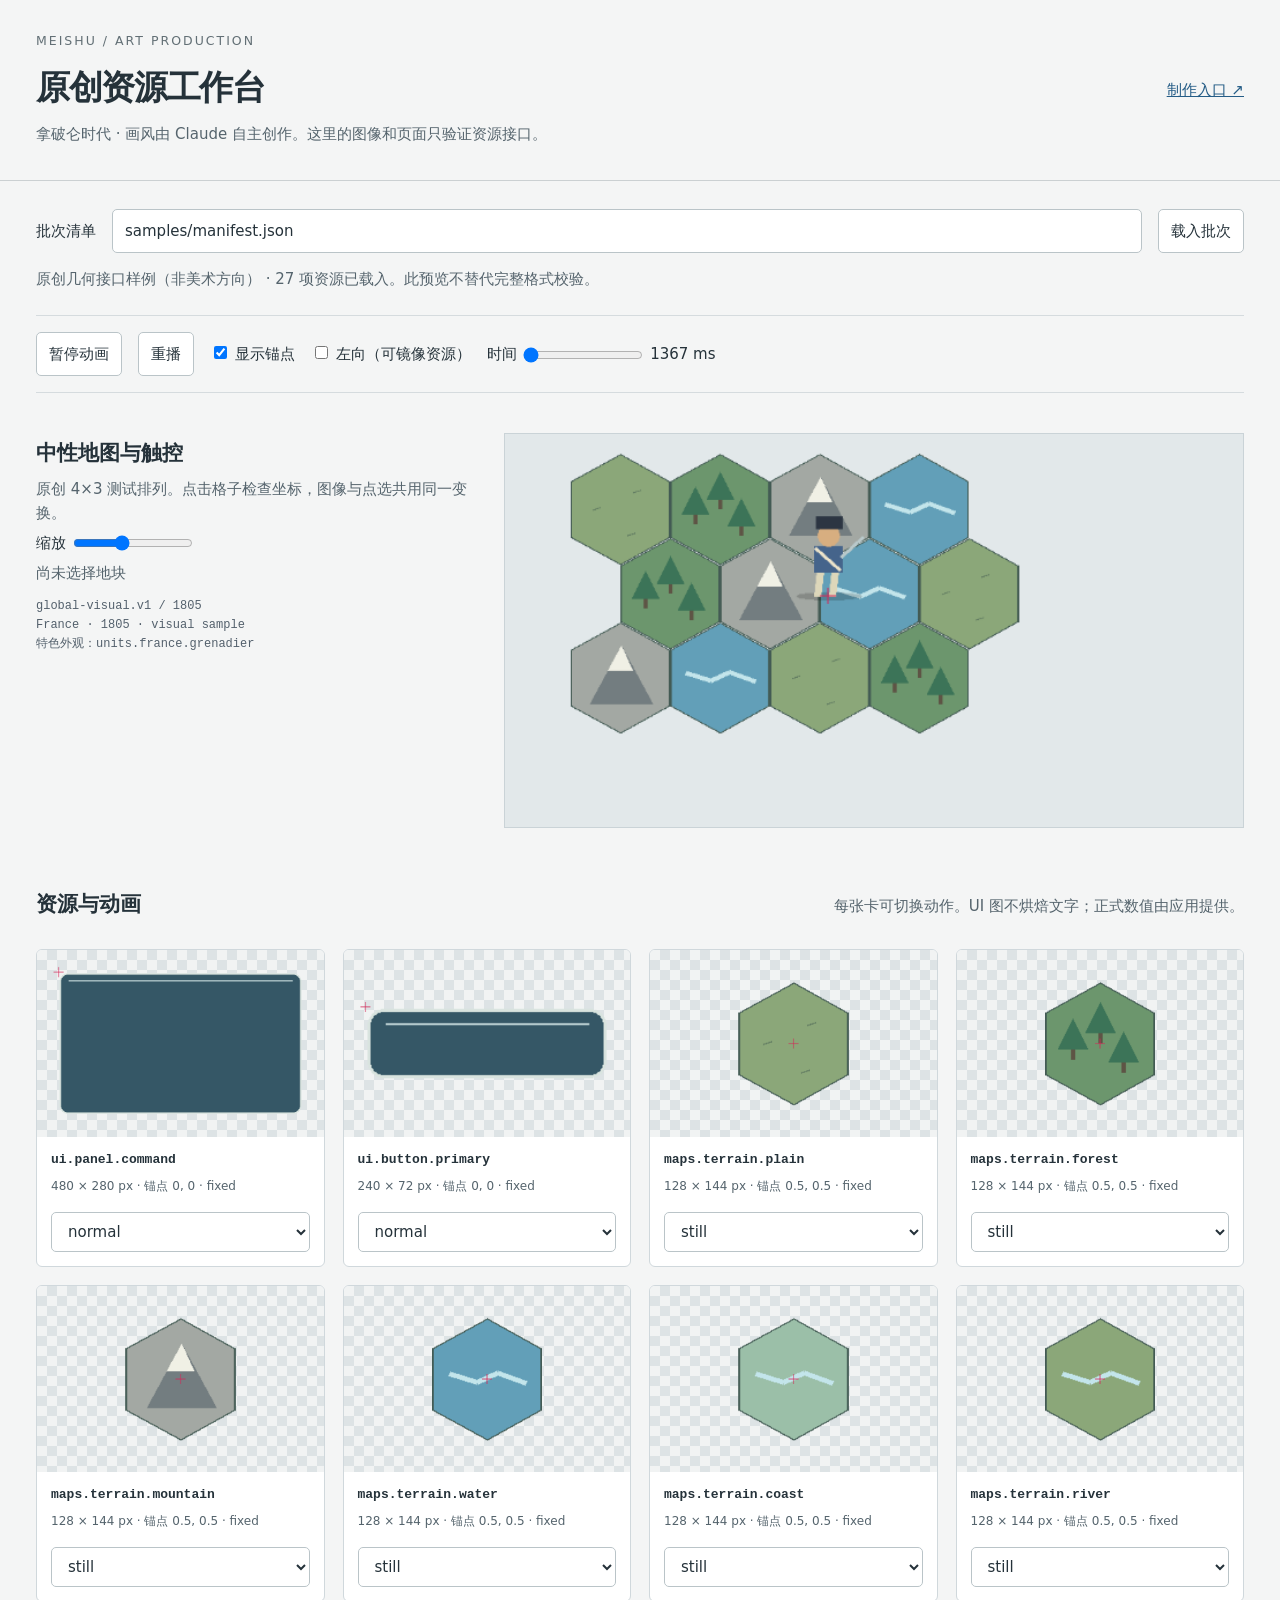
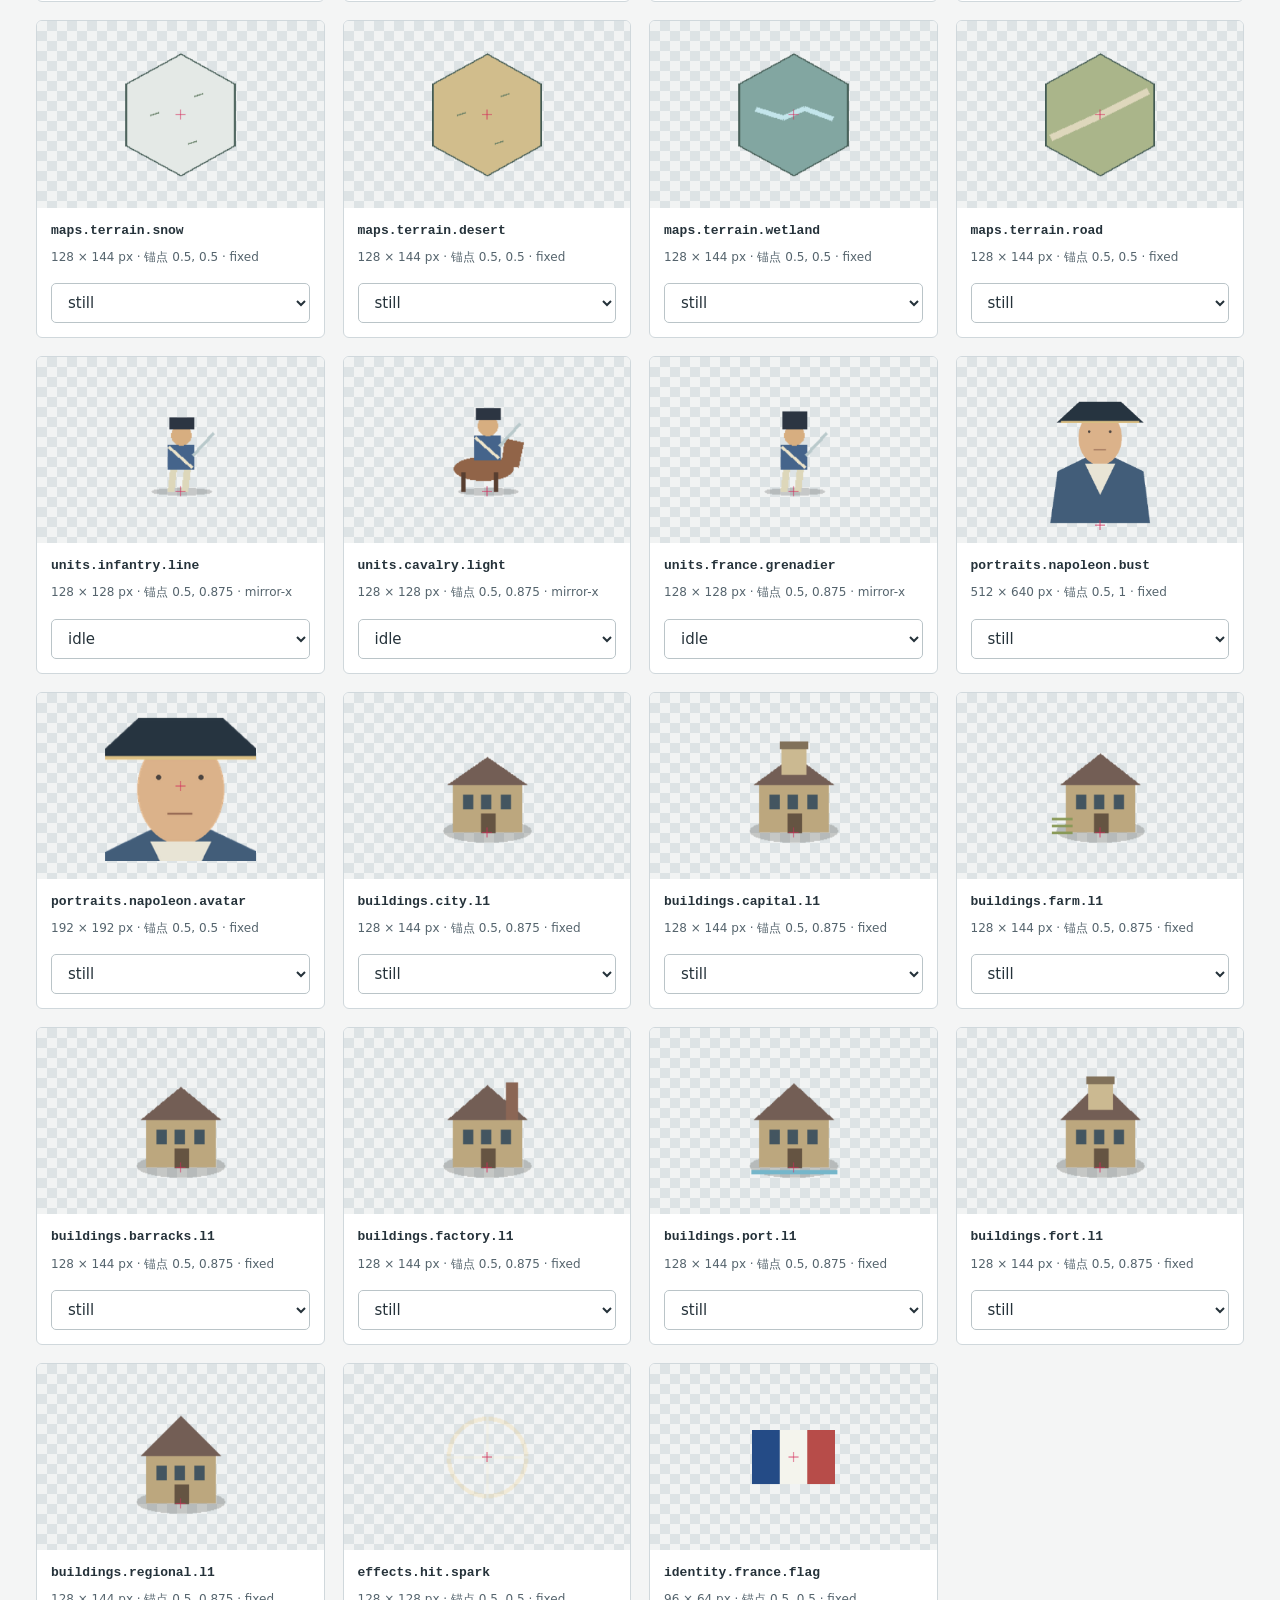
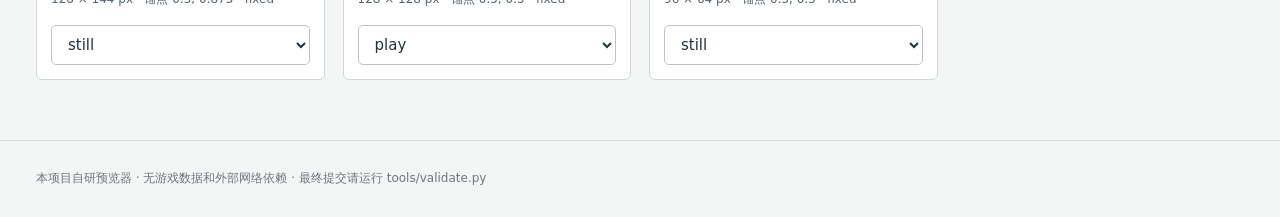
==== previews/index.html @ 1f1f5ecc "Build independent original-art specifications, samples and production workbench" ====
<!doctype html>
<html lang="zh-CN">
<head>
  <meta charset="utf-8"><meta name="viewport" content="width=device-width, initial-scale=1">
  <title>Meishu · 资源工作台</title>
  <link rel="stylesheet" href="style.css">
</head>
<body>
  <header><div><small>MEISHU / ART PRODUCTION</small><h1>原创资源工作台</h1>
    <p>拿破仑时代 · 画风由 Claude 自主创作。这里的图像和页面只验证资源接口。</p></div>
    <a href="../README.md">制作入口 ↗</a></header>
  <main>
    <form id="loader"><label for="manifest">批次清单</label><input id="manifest" value="samples/manifest.json" required>
      <button type="submit">载入批次</button></form>
    <p id="status" role="status">正在加载…</p>
    <section class="toolbar" aria-label="预览控制">
      <button id="play">暂停动画</button><button id="restart">重播</button>
      <label><input type="checkbox" id="anchors" checked> 显示锚点</label>
      <label><input type="checkbox" id="mirror"> 左向（可镜像资源）</label>
      <label>时间 <input type="range" id="time" min="0" max="2000" value="0" step="20"> <output id="milliseconds">0 ms</output></label>
    </section>
    <section class="scene"><div><h2>中性地图与触控</h2><p>原创 4×3 测试排列。点击格子检查坐标，图像与点选共用同一变换。</p>
      <label>缩放 <input type="range" id="zoom" min="0.6" max="1.6" value="1" step="0.1"></label>
      <p id="selection" aria-live="polite">尚未选择地块</p><pre id="global"></pre></div>
      <canvas id="map" width="640" height="340" aria-label="原创六角格测试场景"></canvas></section>
    <div class="section-title"><h2>资源与动画</h2><p>每张卡可切换动作。UI 图不烘焙文字；正式数值由应用提供。</p></div>
    <section id="gallery" aria-label="资源卡片"></section>
  </main>
  <footer>本项目自研预览器 · 无游戏数据和外部网络依赖 · 最终提交请运行 tools/validate.py</footer>
  <script src="preview.js"></script>
</body></html>
---- previews/style.css ----
:root { color-scheme: light; font: 15px/1.6 system-ui,sans-serif; color:#25323a; background:#f4f5f5; }
* { box-sizing:border-box; }
body { margin:0; }
header,main,footer { max-width:1440px; margin:auto; padding:28px 36px; }
header { display:flex; align-items:center; justify-content:space-between; border-bottom:1px solid #cbd0d2; }
small { letter-spacing:.16em; color:#626f75; }
h1 { margin:8px 0; font-size:34px; font-weight:600; letter-spacing:-.04em; }
h2 { margin:4px 0; font-size:21px; font-weight:600; }
p { margin:6px 0; color:#55646d; }
a { color:#245c86; }
form,.toolbar { display:flex; gap:16px; align-items:center; flex-wrap:wrap; }
form input { flex:1; min-width:200px; }
button,input,select { font:inherit; }
button,select,input[type=text],#manifest { border:1px solid #bac4c8; border-radius:5px; padding:9px 12px; background:white; color:inherit; }
button { cursor:pointer; min-height:44px; }
button:hover { background:#e8eff2; }
button:active { background:#cadbe3; }
input[type=range] { width:120px; vertical-align:middle; }
.toolbar { margin:24px 0; padding:16px 0; border-top:1px solid #d5dbde; border-bottom:1px solid #d5dbde; }
#status { padding-top:8px; }
#status.error { color:#ac2738; white-space:pre-wrap; }
.scene { display:grid; grid-template-columns:1fr 1.7fr; gap:32px; padding:16px 0 32px; }
#map { width:100%; background:#e2e8ea; border:1px solid #cad3d7; touch-action:manipulation; }
pre { font:12px/1.6 ui-monospace,monospace; white-space:pre-wrap; color:#53606c; }
.section-title { display:flex; justify-content:space-between; align-items:baseline; gap:20px; margin:24px 0; }
#gallery { display:grid; grid-template-columns:repeat(auto-fill,minmax(260px,1fr)); gap:18px; }
article { min-width:0; background:white; border:1px solid #d0d8dc; border-radius:6px; overflow:hidden; }
article canvas { width:100%; display:block; background-color:#f1f3f3; background-image:conic-gradient(#dde3e5 25%,transparent 0 50%,#dde3e5 0 75%,transparent 0); background-size:20px 20px; }
.info { padding:14px; }
.info h3 { font:600 13px/1.4 ui-monospace,monospace; word-break:break-word; margin:0 0 8px; }
.info p { font-size:12px; }
.info select { width:100%; margin-top:10px; }
footer { color:#6c787d; font-size:12px; border-top:1px solid #d5dbde; margin-top:32px; }
@media(max-width:760px) { header,main,footer { padding:20px; } header,.section-title { display:block; } .scene { grid-template-columns:1fr; } h1 { font-size:28px; } }
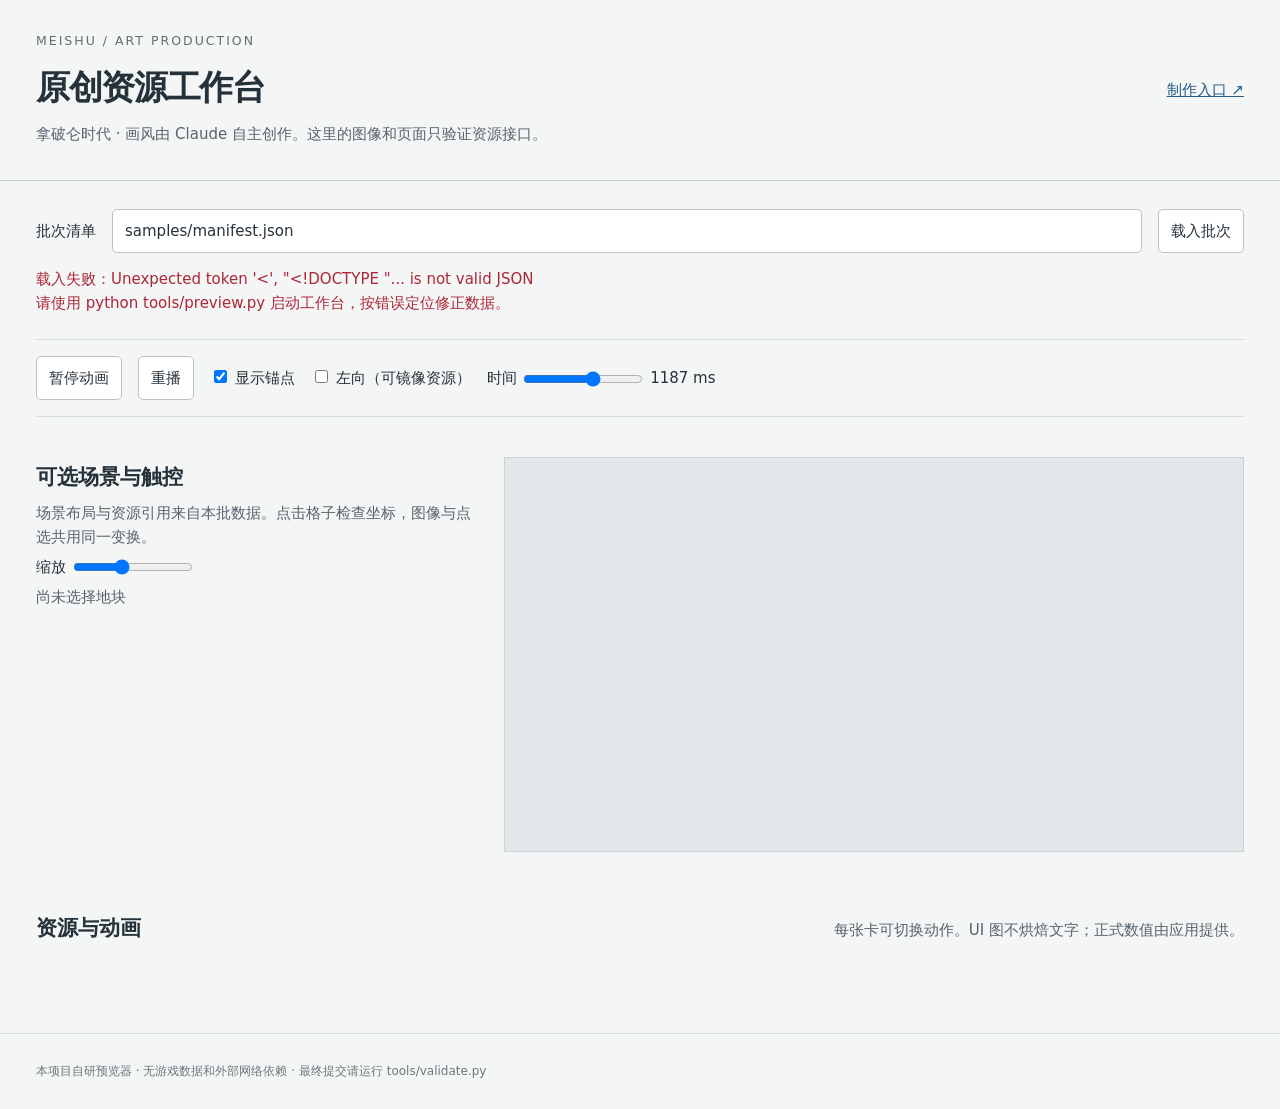
==== commit 522f635f: "Drive validation and previews entirely from independent batch declarations" ====
--- a/previews/index.html
+++ b/previews/index.html
@@ -17,9 +17,9 @@
       <button id="play">暂停动画</button><button id="restart">重播</button>
       <label><input type="checkbox" id="anchors" checked> 显示锚点</label>
       <label><input type="checkbox" id="mirror"> 左向（可镜像资源）</label>
-      <label>时间 <input type="range" id="time" min="0" max="2000" value="0" step="20"> <output id="milliseconds">0 ms</output></label>
+      <label>时间 <input type="range" id="time" aria-label="动画时间" min="0" max="2000" value="0" step="20"> <output id="milliseconds">0 ms</output></label>
     </section>
-    <section class="scene"><div><h2>中性地图与触控</h2><p>原创 4×3 测试排列。点击格子检查坐标，图像与点选共用同一变换。</p>
+    <section class="scene"><div><h2>可选场景与触控</h2><p>场景布局与资源引用来自本批数据。点击格子检查坐标，图像与点选共用同一变换。</p>
       <label>缩放 <input type="range" id="zoom" min="0.6" max="1.6" value="1" step="0.1"></label>
       <p id="selection" aria-live="polite">尚未选择地块</p><pre id="global"></pre></div>
       <canvas id="map" width="640" height="340" aria-label="原创六角格测试场景"></canvas></section>
